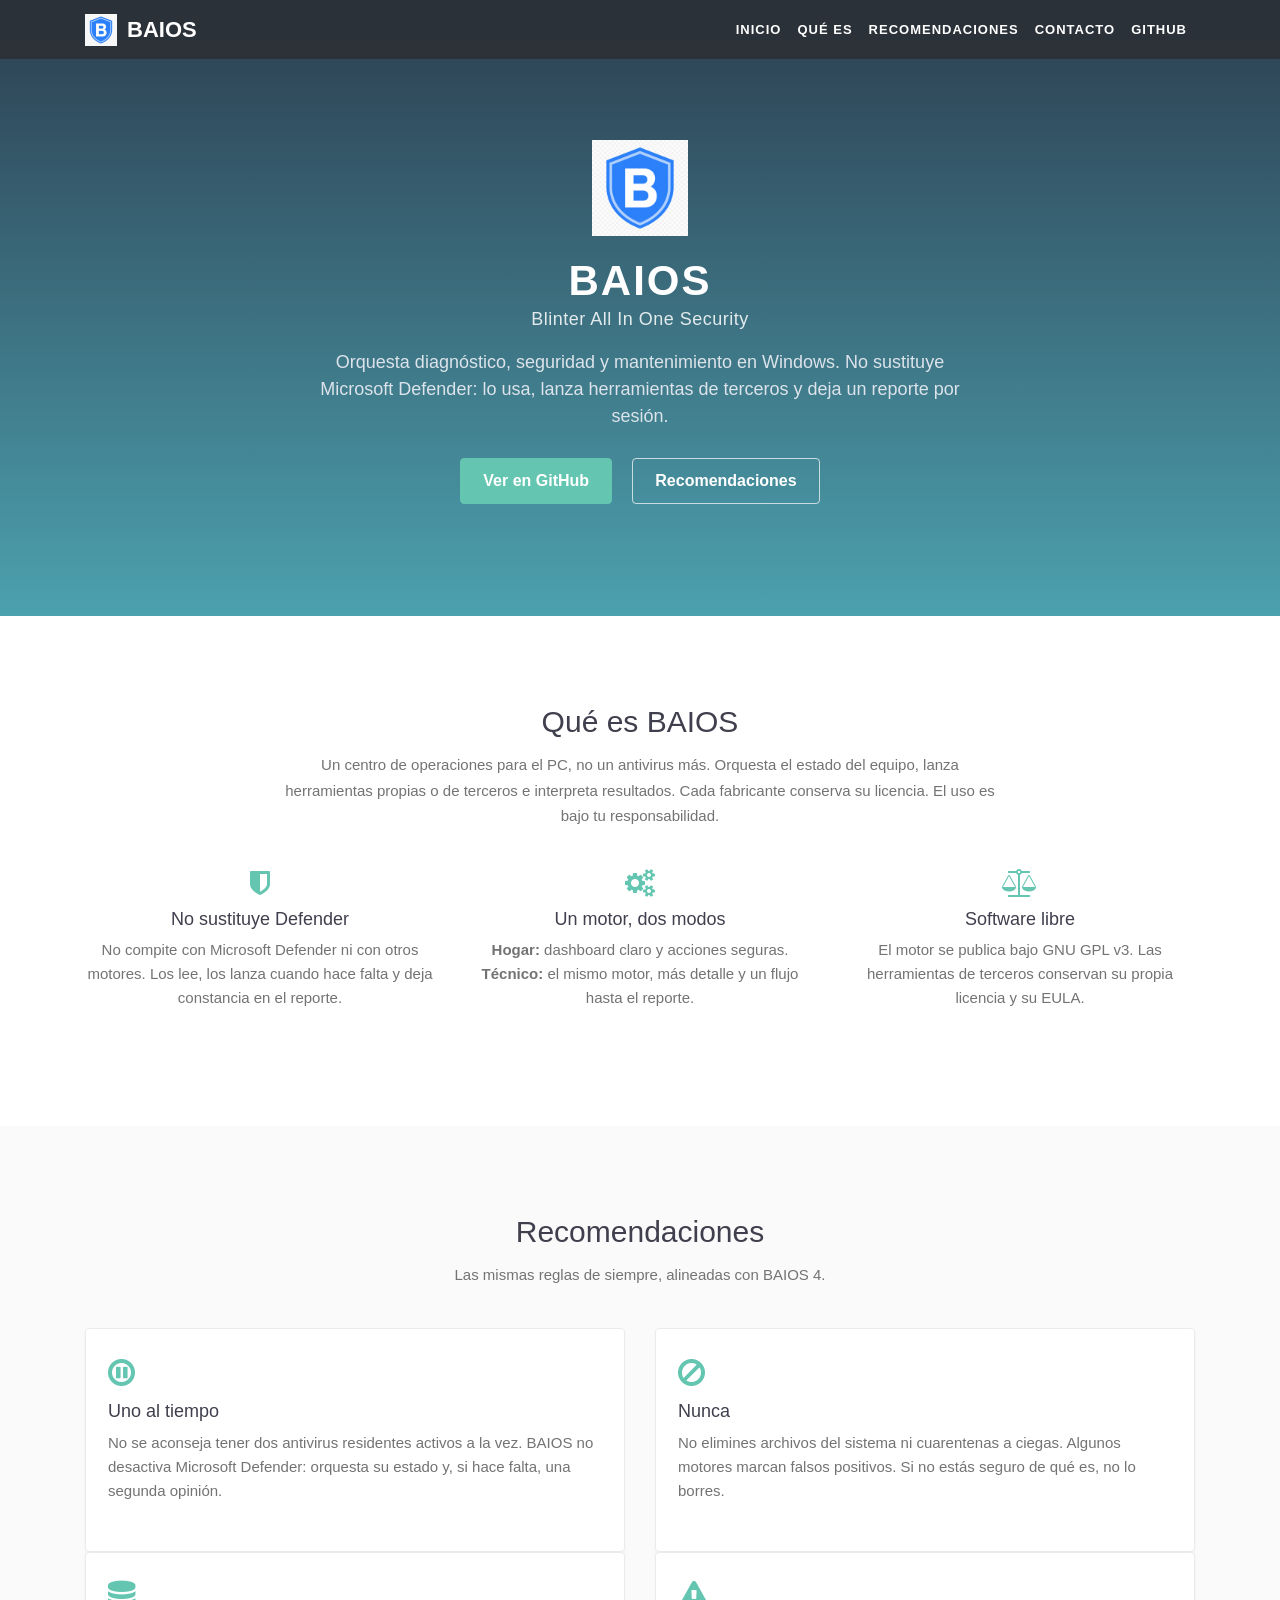
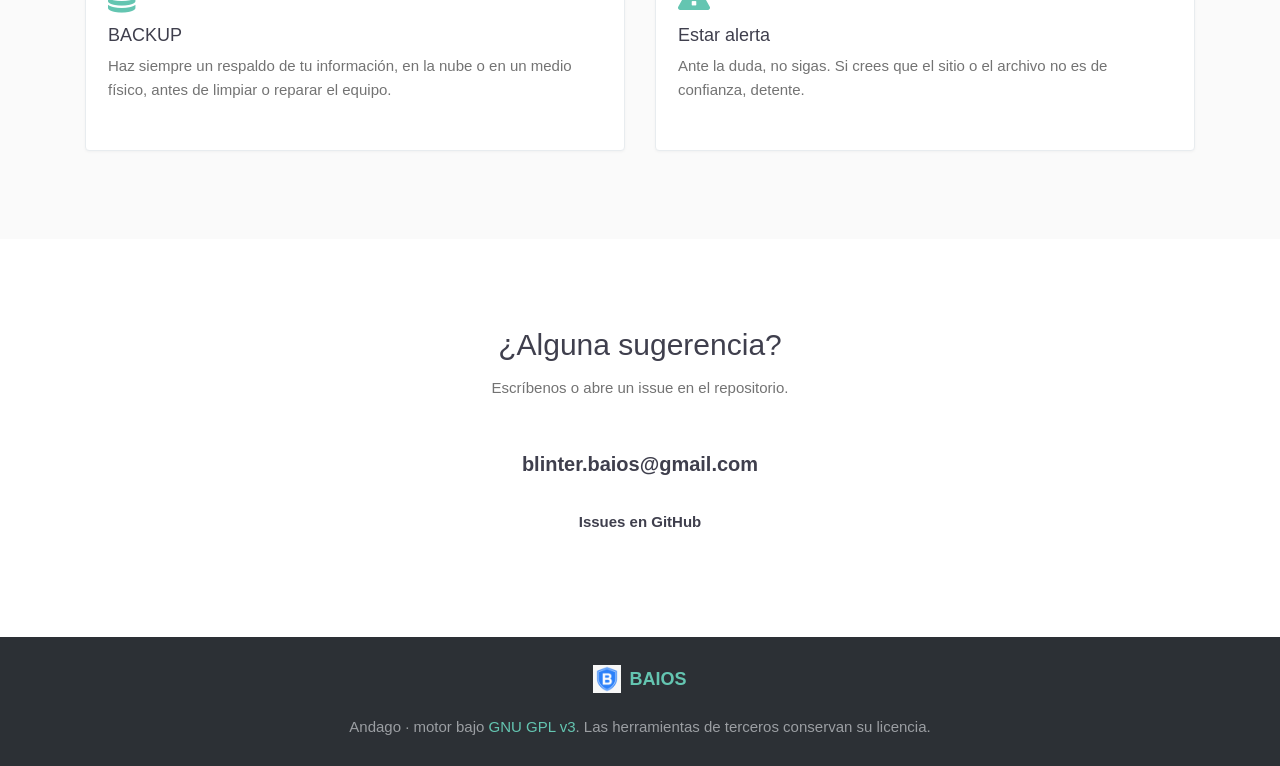
==== website/index.html @ 6527d900 "Enhance documentation and add website resources. Update .gitignore to exclude third-party tool binar" ====
<!DOCTYPE html>
<html lang="es">
<head>
    <meta charset="utf-8">
    <meta name="viewport" content="width=device-width, initial-scale=1.0">
    <meta name="description" content="BAIOS (Blinter All In One Security) orquesta diagnóstico, seguridad y mantenimiento en Windows. No es un antivirus: no sustituye Microsoft Defender.">
    <meta name="author" content="Andago">
    <link rel="shortcut icon" href="images/favicon.ico">
    <title>BAIOS — Blinter All In One Security</title>
    <link href="css/bootstrap.min.css" rel="stylesheet">
    <link href="css/font-awesome.min.css" rel="stylesheet">
    <link href="css/baios.css" rel="stylesheet">
</head>
<body>

    <nav class="navbar navbar-expand-lg fixed-top navbar-baios">
        <div class="container">
            <a class="navbar-brand" href="#inicio">
                <img src="images/logo.png" alt="">
                BAIOS
            </a>
            <button class="navbar-toggler" type="button" data-toggle="collapse" data-target="#nav" aria-controls="nav" aria-expanded="false" aria-label="Abrir menú">
                <i class="fa fa-bars"></i>
            </button>
            <div class="collapse navbar-collapse" id="nav">
                <ul class="navbar-nav ml-auto">
                    <li class="nav-item"><a class="nav-link" href="#inicio">Inicio</a></li>
                    <li class="nav-item"><a class="nav-link" href="#que-es">Qué es</a></li>
                    <li class="nav-item"><a class="nav-link" href="#recomendaciones">Recomendaciones</a></li>
                    <li class="nav-item"><a class="nav-link" href="#contacto">Contacto</a></li>
                    <li class="nav-item"><a class="nav-link" href="https://github.com/andago9/BAIOS" target="_blank" rel="noopener noreferrer">GitHub</a></li>
                </ul>
            </div>
        </div>
    </nav>

    <header class="hero" id="inicio">
        <div class="container text-center">
            <img class="hero-logo" src="images/logo.png" alt="BAIOS">
            <h1>BAIOS</h1>
            <p class="hero-name">Blinter All In One Security</p>
            <p class="hero-lead">Orquesta diagnóstico, seguridad y mantenimiento en Windows. No sustituye Microsoft Defender: lo usa, lanza herramientas de terceros y deja un reporte por sesión.</p>
            <p class="hero-actions">
                <a class="btn btn-baios" href="https://github.com/andago9/BAIOS" target="_blank" rel="noopener noreferrer">Ver en GitHub</a>
                <a class="btn btn-ghost" href="#recomendaciones">Recomendaciones</a>
            </p>
        </div>
    </header>

    <section class="section" id="que-es">
        <div class="container">
            <h2 class="section-title">Qué es BAIOS</h2>
            <p class="section-lead">Un centro de operaciones para el PC, no un antivirus más. Orquesta el estado del equipo, lanza herramientas propias o de terceros e interpreta resultados. Cada fabricante conserva su licencia. El uso es bajo tu responsabilidad.</p>
            <div class="row">
                <div class="col-md-4 point">
                    <i class="fa fa-shield" aria-hidden="true"></i>
                    <h3>No sustituye Defender</h3>
                    <p>No compite con Microsoft Defender ni con otros motores. Los lee, los lanza cuando hace falta y deja constancia en el reporte.</p>
                </div>
                <div class="col-md-4 point">
                    <i class="fa fa-cogs" aria-hidden="true"></i>
                    <h3>Un motor, dos modos</h3>
                    <p><strong>Hogar:</strong> dashboard claro y acciones seguras. <strong>Técnico:</strong> el mismo motor, más detalle y un flujo hasta el reporte.</p>
                </div>
                <div class="col-md-4 point">
                    <i class="fa fa-balance-scale" aria-hidden="true"></i>
                    <h3>Software libre</h3>
                    <p>El motor se publica bajo GNU GPL v3. Las herramientas de terceros conservan su propia licencia y su EULA.</p>
                </div>
            </div>
        </div>
    </section>

    <section class="section section-alt" id="recomendaciones">
        <div class="container">
            <h2 class="section-title">Recomendaciones</h2>
            <p class="section-lead">Las mismas reglas de siempre, alineadas con BAIOS 4.</p>
            <div class="row">
                <div class="col-md-6">
                    <article class="card-rec">
                        <i class="fa fa-pause-circle-o" aria-hidden="true"></i>
                        <h3>Uno al tiempo</h3>
                        <p>No se aconseja tener dos antivirus residentes activos a la vez. BAIOS no desactiva Microsoft Defender: orquesta su estado y, si hace falta, una segunda opinión.</p>
                    </article>
                </div>
                <div class="col-md-6">
                    <article class="card-rec">
                        <i class="fa fa-ban" aria-hidden="true"></i>
                        <h3>Nunca</h3>
                        <p>No elimines archivos del sistema ni cuarentenas a ciegas. Algunos motores marcan falsos positivos. Si no estás seguro de qué es, no lo borres.</p>
                    </article>
                </div>
                <div class="col-md-6">
                    <article class="card-rec">
                        <i class="fa fa-database" aria-hidden="true"></i>
                        <h3>BACKUP</h3>
                        <p>Haz siempre un respaldo de tu información, en la nube o en un medio físico, antes de limpiar o reparar el equipo.</p>
                    </article>
                </div>
                <div class="col-md-6">
                    <article class="card-rec">
                        <i class="fa fa-exclamation-triangle" aria-hidden="true"></i>
                        <h3>Estar alerta</h3>
                        <p>Ante la duda, no sigas. Si crees que el sitio o el archivo no es de confianza, detente.</p>
                    </article>
                </div>
            </div>
        </div>
    </section>

    <section class="section" id="contacto">
        <div class="container text-center">
            <h2 class="section-title">¿Alguna sugerencia?</h2>
            <p class="section-lead">Escríbenos o abre un issue en el repositorio.</p>
            <p><a class="contact-mail" href="mailto:blinter.baios@gmail.com">blinter.baios@gmail.com</a></p>
            <p><a href="https://github.com/andago9/BAIOS/issues" target="_blank" rel="noopener noreferrer">Issues en GitHub</a></p>
        </div>
    </section>

    <footer class="footer">
        <div class="container text-center">
            <a class="footer-brand" href="#inicio">
                <img src="images/logo.png" alt="">
                BAIOS
            </a>
            <p>
                Andago · motor bajo <a href="https://github.com/andago9/BAIOS/blob/main/LICENSE" target="_blank" rel="noopener noreferrer">GNU GPL v3</a>.
                Las herramientas de terceros conservan su licencia.
            </p>
        </div>
    </footer>

    <script src="js/jquery.min.js"></script>
    <script src="js/bootstrap.bundle.min.js"></script>
    <script src="js/app.js"></script>
</body>
</html>
---- website/css/baios.css ----
html {
  scroll-behavior: smooth;
}

body {
  font-family: -apple-system, BlinkMacSystemFont, "Segoe UI", Roboto, "Helvetica Neue", Arial, sans-serif;
  font-size: 15px;
  color: #3f3f4d;
}

.navbar-baios {
  background: rgba(44, 49, 56, 0.96);
  padding-top: 8px;
  padding-bottom: 8px;
}

.navbar-baios .navbar-brand {
  display: flex;
  align-items: center;
  color: #fff;
  font-size: 22px;
  font-weight: 700;
}

.navbar-baios .navbar-brand:hover {
  color: #64c5b1;
}

.navbar-baios .navbar-brand img {
  height: 32px;
  width: auto;
  margin-right: 10px;
}

.navbar-baios .nav-link {
  color: #fff;
  font-size: 13px;
  font-weight: 600;
  letter-spacing: 1px;
  text-transform: uppercase;
}

.navbar-baios .nav-link:hover {
  color: #64c5b1;
}

.navbar-baios .navbar-toggler {
  color: #fff;
  border: 1px solid rgba(255, 255, 255, 0.45);
  padding: 6px 10px;
}

.hero {
  padding: 140px 0 88px;
  background: #2c3e50;
  background: linear-gradient(to top, #4ca1af, #2c3e50);
  color: #fff;
}

.hero-logo {
  height: 96px;
  width: auto;
  margin-bottom: 20px;
}

.hero h1 {
  margin: 0;
  font-size: 42px;
  font-weight: 600;
  letter-spacing: 2px;
}

.hero-name {
  color: rgba(255, 255, 255, 0.85);
  font-size: 18px;
  letter-spacing: 0.5px;
  margin-bottom: 16px;
}

.hero-lead {
  max-width: 640px;
  margin: 0 auto 28px;
  color: #dce3ea;
  font-size: 18px;
  line-height: 1.5;
}

.hero-actions .btn {
  margin: 0 8px 8px;
}

.btn-baios {
  background: #64c5b1;
  border: 1px solid #64c5b1;
  color: #fff;
  font-weight: 600;
  padding: 10px 22px;
}

.btn-baios:hover,
.btn-baios:focus {
  background: #51bea8;
  border-color: #51bea8;
  color: #fff;
}

.btn-ghost {
  background: transparent;
  border: 1px solid rgba(255, 255, 255, 0.7);
  color: #fff;
  font-weight: 600;
  padding: 10px 22px;
}

.btn-ghost:hover,
.btn-ghost:focus {
  background: rgba(255, 255, 255, 0.12);
  border-color: #fff;
  color: #fff;
}

.section {
  padding: 88px 0;
}

.section-alt {
  background: #fafafa;
}

.section-title {
  text-align: center;
  font-weight: 400;
  font-size: 30px;
  margin-bottom: 12px;
}

.section-lead {
  text-align: center;
  color: #737373;
  max-width: 720px;
  margin: 0 auto 40px;
  line-height: 1.7;
}

.point {
  text-align: center;
  margin-bottom: 28px;
}

.point i,
.card-rec i {
  font-size: 28px;
  color: #64c5b1;
  margin-bottom: 12px;
}

.point h3,
.card-rec h3 {
  font-size: 18px;
  margin-bottom: 8px;
}

.point p,
.card-rec p {
  color: #737373;
  line-height: 1.6;
  margin: 0;
}

.card-rec {
  background: #fff;
  border: 1px solid #e8ecef;
  border-radius: 4px;
  padding: 28px 22px 24px;
  height: 100%;
  margin-bottom: 24px;
  box-shadow: 0 1px 3px rgba(0, 0, 0, 0.04);
}

.card-rec i {
  font-size: 32px;
  display: block;
}

#contacto a {
  color: #3f3f4d;
  font-weight: 600;
}

#contacto a:hover {
  color: #64c5b1;
  text-decoration: none;
}

.contact-mail {
  font-size: 20px;
  display: inline-block;
  margin: 8px 0 16px;
}

.footer {
  background: #2c3035;
  padding: 28px 0;
  color: rgba(202, 205, 210, 0.7);
}

.footer-brand {
  display: inline-flex;
  align-items: center;
  color: #fff;
  font-weight: 700;
  font-size: 18px;
}

.footer-brand:hover {
  color: #64c5b1;
  text-decoration: none;
}

.footer-brand img {
  height: 28px;
  margin-right: 8px;
}

.footer p {
  margin: 16px 0 0;
}

.footer a {
  color: #64c5b1;
}

@media (max-width: 768px) {
  .hero {
    padding: 110px 0 64px;
  }

  .hero h1 {
    font-size: 32px;
  }

  .hero-logo {
    height: 72px;
  }

  .section {
    padding: 64px 0;
  }
}
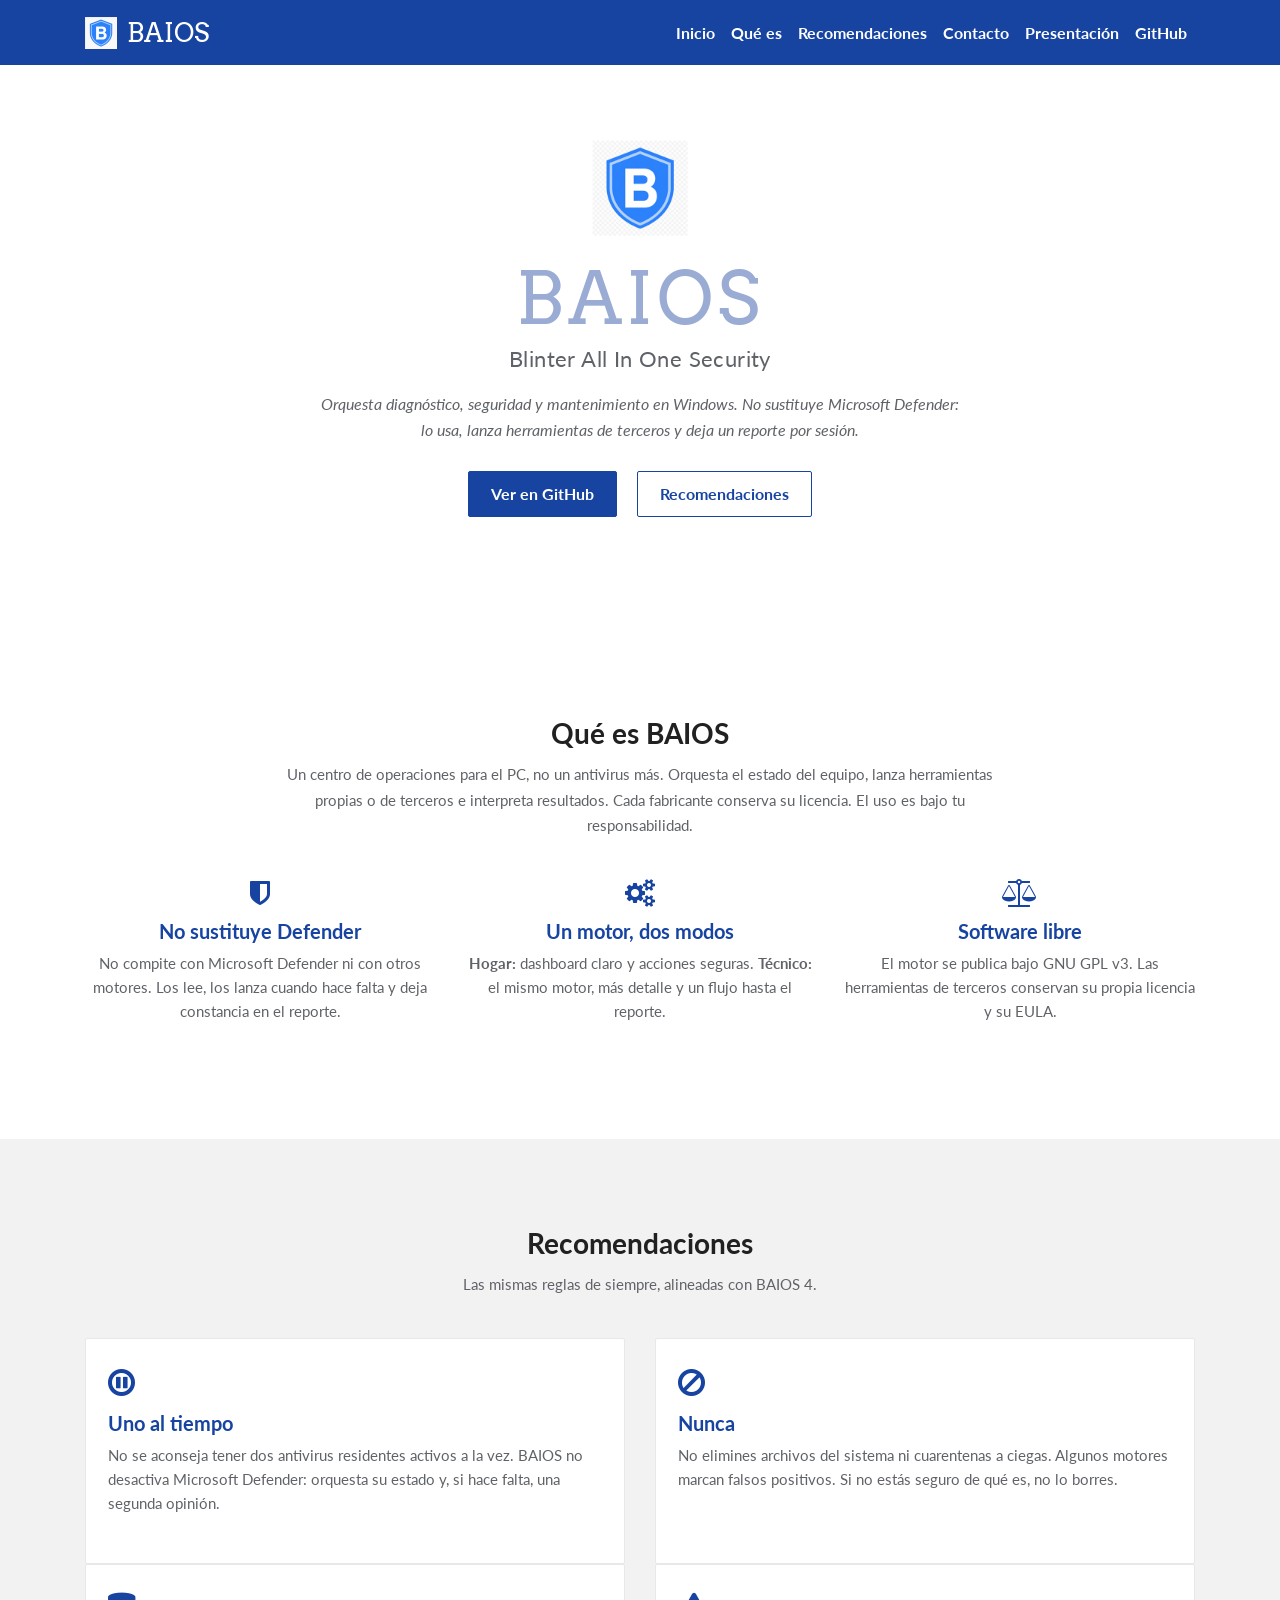
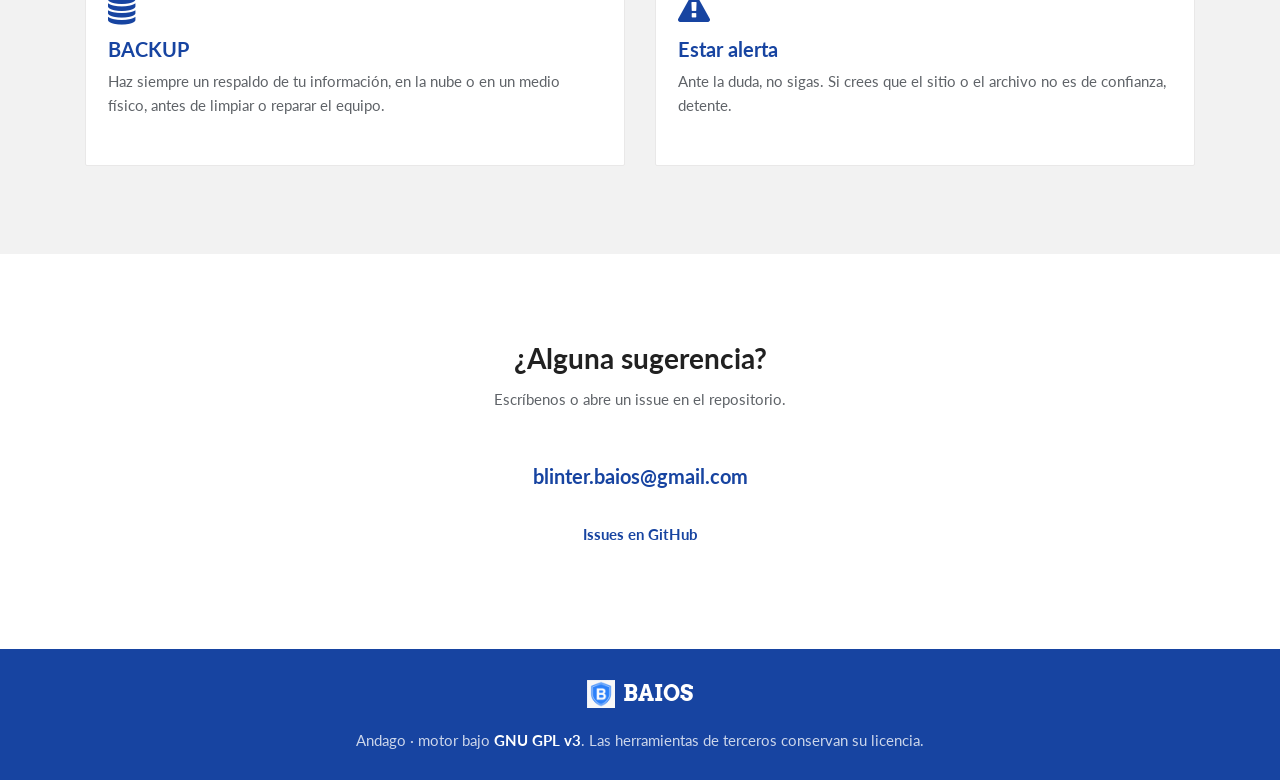
==== commit a80b9e6d: "Enhance website styling and structure. Add Google Fonts for improved typography, introduce CSS varia" ====
--- a/website/index.html
+++ b/website/index.html
@@ -7,9 +7,12 @@
     <meta name="author" content="Andago">
     <link rel="shortcut icon" href="images/favicon.ico">
     <title>BAIOS — Blinter All In One Security</title>
+    <link rel="preconnect" href="https://fonts.googleapis.com">
+    <link rel="preconnect" href="https://fonts.gstatic.com" crossorigin>
+    <link href="https://fonts.googleapis.com/css2?family=Arvo:wght@400;700&family=Lato:ital,wght@0,400;0,700;1,400&display=swap" rel="stylesheet">
     <link href="css/bootstrap.min.css" rel="stylesheet">
     <link href="css/font-awesome.min.css" rel="stylesheet">
-    <link href="css/baios.css" rel="stylesheet">
+    <link href="css/baios.css?v=3" rel="stylesheet">
 </head>
 <body>
 
@@ -28,6 +31,7 @@
                     <li class="nav-item"><a class="nav-link" href="#que-es">Qué es</a></li>
                     <li class="nav-item"><a class="nav-link" href="#recomendaciones">Recomendaciones</a></li>
                     <li class="nav-item"><a class="nav-link" href="#contacto">Contacto</a></li>
+                    <li class="nav-item"><a class="nav-link" href="presentacion/">Presentación</a></li>
                     <li class="nav-item"><a class="nav-link" href="https://github.com/andago9/BAIOS" target="_blank" rel="noopener noreferrer">GitHub</a></li>
                 </ul>
             </div>
--- a/website/css/baios.css
+++ b/website/css/baios.css
@@ -1,15 +1,29 @@
+:root {
+  --blue: #1744a1;
+  --blue-soft: #9aabd4;
+  --indigo: #3f51b5;
+  --text: #212121;
+  --muted: #5f6368;
+  --bg: #ffffff;
+  --bg-alt: #f2f2f2;
+  --line: #e9e8e8;
+  --font: "Lato", sans-serif;
+  --font-brand: "Arvo", serif;
+}
+
 html {
   scroll-behavior: smooth;
 }
 
 body {
-  font-family: -apple-system, BlinkMacSystemFont, "Segoe UI", Roboto, "Helvetica Neue", Arial, sans-serif;
+  font-family: var(--font);
   font-size: 15px;
-  color: #3f3f4d;
+  color: var(--text);
+  background: var(--bg);
 }
 
 .navbar-baios {
-  background: rgba(44, 49, 56, 0.96);
+  background: var(--blue);
   padding-top: 8px;
   padding-bottom: 8px;
 }
@@ -18,12 +32,13 @@
   display: flex;
   align-items: center;
   color: #fff;
-  font-size: 22px;
-  font-weight: 700;
+  font-family: var(--font-brand);
+  font-size: 26px;
+  font-weight: 400;
 }
 
 .navbar-baios .navbar-brand:hover {
-  color: #64c5b1;
+  color: #d6def2;
 }
 
 .navbar-baios .navbar-brand img {
@@ -34,14 +49,14 @@
 
 .navbar-baios .nav-link {
   color: #fff;
-  font-size: 13px;
-  font-weight: 600;
-  letter-spacing: 1px;
-  text-transform: uppercase;
+  font-size: 16px;
+  font-weight: 700;
+  letter-spacing: normal;
+  text-transform: none;
 }
 
 .navbar-baios .nav-link:hover {
-  color: #64c5b1;
+  color: #d6def2;
 }
 
 .navbar-baios .navbar-toggler {
@@ -52,9 +67,8 @@
 
 .hero {
   padding: 140px 0 88px;
-  background: #2c3e50;
-  background: linear-gradient(to top, #4ca1af, #2c3e50);
-  color: #fff;
+  background: var(--bg);
+  color: var(--text);
 }
 
 .hero-logo {
@@ -65,24 +79,27 @@
 
 .hero h1 {
   margin: 0;
-  font-size: 42px;
-  font-weight: 600;
-  letter-spacing: 2px;
+  font-family: var(--font-brand);
+  font-size: 72px;
+  font-weight: 400;
+  letter-spacing: 4px;
+  color: var(--blue-soft);
 }
 
 .hero-name {
-  color: rgba(255, 255, 255, 0.85);
-  font-size: 18px;
-  letter-spacing: 0.5px;
+  color: var(--muted);
+  font-size: 22px;
+  letter-spacing: 0.4px;
   margin-bottom: 16px;
 }
 
 .hero-lead {
   max-width: 640px;
   margin: 0 auto 28px;
-  color: #dce3ea;
-  font-size: 18px;
-  line-height: 1.5;
+  color: var(--muted);
+  font-size: 16px;
+  font-style: italic;
+  line-height: 1.6;
 }
 
 .hero-actions .btn {
@@ -90,33 +107,35 @@
 }
 
 .btn-baios {
-  background: #64c5b1;
-  border: 1px solid #64c5b1;
-  color: #fff;
-  font-weight: 600;
+  background: var(--blue);
+  border: 1px solid var(--blue);
+  color: #fff;
+  font-weight: 700;
   padding: 10px 22px;
+  border-radius: 2px;
 }
 
 .btn-baios:hover,
 .btn-baios:focus {
-  background: #51bea8;
-  border-color: #51bea8;
+  background: var(--indigo);
+  border-color: var(--indigo);
   color: #fff;
 }
 
 .btn-ghost {
   background: transparent;
-  border: 1px solid rgba(255, 255, 255, 0.7);
-  color: #fff;
-  font-weight: 600;
+  border: 1px solid var(--blue);
+  color: var(--blue);
+  font-weight: 700;
   padding: 10px 22px;
+  border-radius: 2px;
 }
 
 .btn-ghost:hover,
 .btn-ghost:focus {
-  background: rgba(255, 255, 255, 0.12);
-  border-color: #fff;
-  color: #fff;
+  background: rgba(23, 68, 161, 0.08);
+  border-color: var(--blue);
+  color: var(--blue);
 }
 
 .section {
@@ -124,19 +143,21 @@
 }
 
 .section-alt {
-  background: #fafafa;
+  background: var(--bg-alt);
 }
 
 .section-title {
   text-align: center;
-  font-weight: 400;
-  font-size: 30px;
+  font-family: var(--font);
+  font-weight: 700;
+  font-size: 28px;
+  color: var(--text);
   margin-bottom: 12px;
 }
 
 .section-lead {
   text-align: center;
-  color: #737373;
+  color: var(--muted);
   max-width: 720px;
   margin: 0 auto 40px;
   line-height: 1.7;
@@ -150,31 +171,32 @@
 .point i,
 .card-rec i {
   font-size: 28px;
-  color: #64c5b1;
+  color: var(--blue);
   margin-bottom: 12px;
 }
 
 .point h3,
 .card-rec h3 {
-  font-size: 18px;
+  font-size: 20px;
+  font-weight: 700;
+  color: var(--blue);
   margin-bottom: 8px;
 }
 
 .point p,
 .card-rec p {
-  color: #737373;
+  color: var(--muted);
   line-height: 1.6;
   margin: 0;
 }
 
 .card-rec {
   background: #fff;
-  border: 1px solid #e8ecef;
-  border-radius: 4px;
+  border: 1px solid var(--line);
+  border-radius: 2px;
   padding: 28px 22px 24px;
   height: 100%;
   margin-bottom: 24px;
-  box-shadow: 0 1px 3px rgba(0, 0, 0, 0.04);
 }
 
 .card-rec i {
@@ -183,12 +205,12 @@
 }
 
 #contacto a {
-  color: #3f3f4d;
-  font-weight: 600;
+  color: var(--blue);
+  font-weight: 700;
 }
 
 #contacto a:hover {
-  color: #64c5b1;
+  color: var(--indigo);
   text-decoration: none;
 }
 
@@ -199,21 +221,22 @@
 }
 
 .footer {
-  background: #2c3035;
+  background: var(--blue);
   padding: 28px 0;
-  color: rgba(202, 205, 210, 0.7);
+  color: rgba(255, 255, 255, 0.78);
 }
 
 .footer-brand {
   display: inline-flex;
   align-items: center;
   color: #fff;
-  font-weight: 700;
-  font-size: 18px;
+  font-family: var(--font-brand);
+  font-weight: 400;
+  font-size: 22px;
 }
 
 .footer-brand:hover {
-  color: #64c5b1;
+  color: #d6def2;
   text-decoration: none;
 }
 
@@ -227,7 +250,12 @@
 }
 
 .footer a {
-  color: #64c5b1;
+  color: #fff;
+  font-weight: 700;
+}
+
+.footer a:hover {
+  color: #d6def2;
 }
 
 @media (max-width: 768px) {
@@ -236,7 +264,8 @@
   }
 
   .hero h1 {
-    font-size: 32px;
+    font-size: 44px;
+    letter-spacing: 2px;
   }
 
   .hero-logo {
